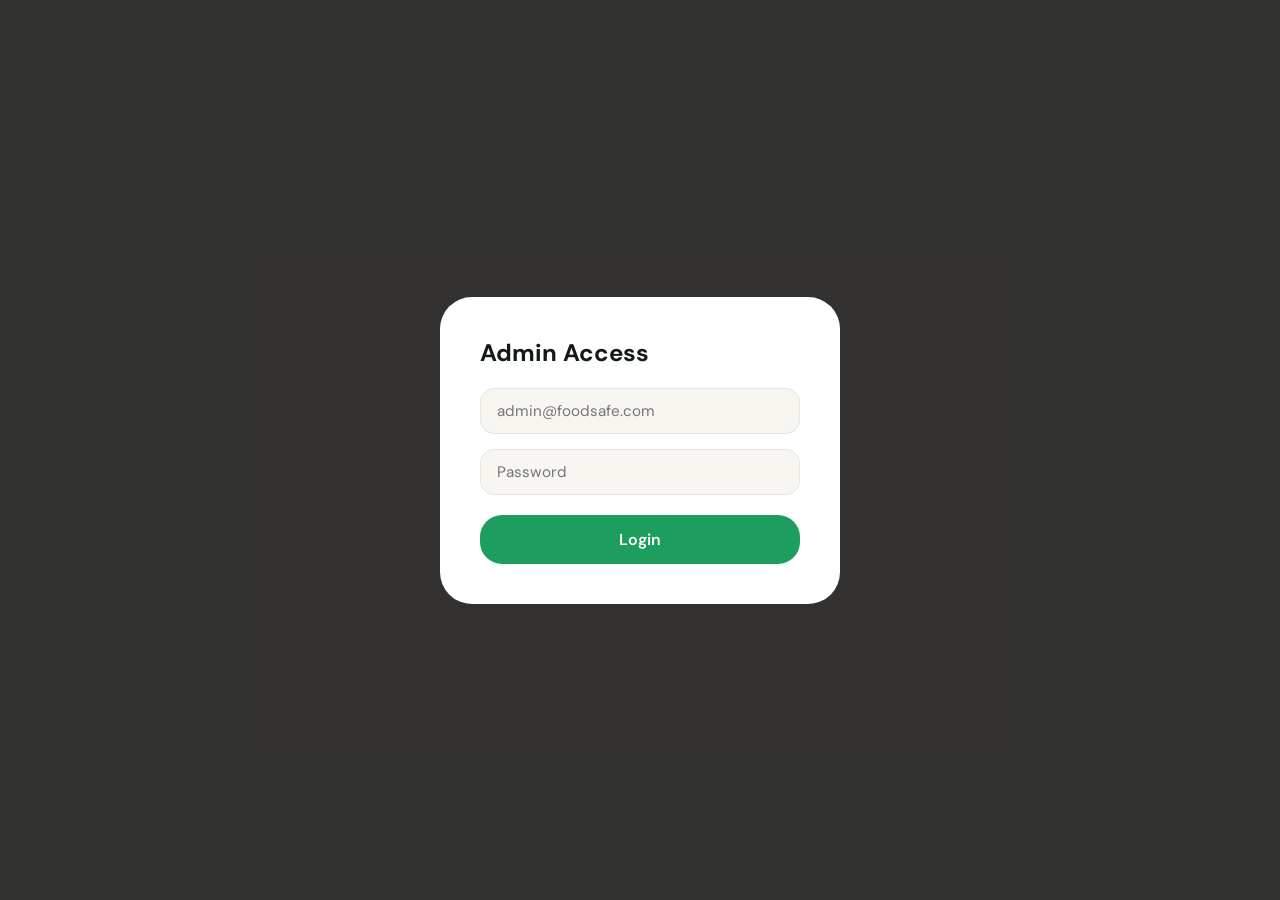
==== frontend/admin-panel.html @ acf27bfb "updated authentication pages" ====
<!DOCTYPE html>
<html lang="en">
<head>
  <meta charset="UTF-8">
  <meta name="viewport" content="width=device-width, initial-scale=1.0, user-scalable=yes">
  <title>Admin Panel — SafePlate</title>
  <link rel="stylesheet" href="style.css">
  <style>
    .admin-container {
      max-width: var(--max-w);
      margin: 0 auto;
      padding: 40px var(--page-px);
    }
    .admin-header {
      display: flex;
      justify-content: space-between;
      align-items: center;
      margin-bottom: 32px;
      flex-wrap: wrap;
      gap: 16px;
    }
    .admin-title {
      font-family: var(--font-display);
      font-size: 2rem;
      font-weight: 400;
      color: var(--text-primary);
    }
    .admin-stats-grid {
      display: grid;
      grid-template-columns: repeat(auto-fit, minmax(200px, 1fr));
      gap: 20px;
      margin-bottom: 40px;
    }
    .admin-stat-card {
      background: var(--white);
      border-radius: var(--r-lg);
      padding: 24px;
      box-shadow: var(--shadow-sm);
      border-left: 4px solid var(--red-500);
    }
    .admin-stat-value {
      font-family: var(--font-display);
      font-size: 2rem;
      font-weight: 500;
      color: var(--text-primary);
    }
    .admin-stat-label {
      color: var(--text-muted);
      font-size: 0.85rem;
      margin-top: 8px;
    }
    .admin-section {
      background: var(--white);
      border-radius: var(--r-lg);
      padding: 24px;
      margin-bottom: 24px;
      box-shadow: var(--shadow-sm);
    }
    .admin-section-title {
      font-family: var(--font-display);
      font-size: 1.3rem;
      font-weight: 400;
      margin-bottom: 20px;
      padding-bottom: 12px;
      border-bottom: 1px solid var(--border);
    }
    .data-table {
      width: 100%;
      border-collapse: collapse;
    }
    .data-table th,
    .data-table td {
      padding: 12px;
      text-align: left;
      border-bottom: 1px solid var(--border);
    }
    .data-table th {
      background: var(--stone-100);
      font-weight: 600;
      color: var(--text-secondary);
    }
    .status-badge {
      display: inline-block;
      padding: 4px 12px;
      border-radius: 20px;
      font-size: 0.7rem;
      font-weight: 600;
    }
    .status-pending {
      background: var(--amber-50);
      color: var(--amber-600);
    }
    .status-resolved {
      background: var(--green-50);
      color: var(--green-600);
    }
    .action-btn {
      padding: 4px 12px;
      border-radius: 6px;
      border: none;
      cursor: pointer;
      font-size: 0.7rem;
      margin-right: 6px;
    }
    .action-btn-resolve {
      background: var(--green-500);
      color: white;
    }
    .action-btn-delete {
      background: var(--red-500);
      color: white;
    }
    .login-overlay {
      position: fixed;
      top: 0;
      left: 0;
      right: 0;
      bottom: 0;
      background: rgba(0,0,0,0.8);
      display: flex;
      align-items: center;
      justify-content: center;
      z-index: 1000;
    }
    .login-box {
      background: var(--white);
      padding: 40px;
      border-radius: var(--r-xl);
      max-width: 400px;
      width: 90%;
    }
  </style>
</head>
<body>
  <div id="adminContent" style="display: none;">
    <div class="admin-container">
      <div class="admin-header">
        <div>
          <h1 class="admin-title">👑 Admin Panel</h1>
          <p style="color: var(--text-muted);">Manage flagged products and user reports</p>
        </div>
        <button onclick="adminLogout()" class="btn btn-outline">Logout</button>
      </div>
      
      <div class="admin-stats-grid">
        <div class="admin-stat-card">
          <div class="admin-stat-value" id="totalReports">0</div>
          <div class="admin-stat-label">Total Reports</div>
        </div>
        <div class="admin-stat-card">
          <div class="admin-stat-value" id="pendingReports">0</div>
          <div class="admin-stat-label">Pending Review</div>
        </div>
        <div class="admin-stat-card">
          <div class="admin-stat-value" id="resolvedReports">0</div>
          <div class="admin-stat-label">Resolved</div>
        </div>
      </div>
      
      <div class="admin-section">
        <h2 class="admin-section-title">Flagged Products & Reports</h2>
        <div style="overflow-x: auto;">
          <table class="data-table" id="reportsTable">
            <thead>
              <tr><th>ID</th><th>Product</th><th>Brand</th><th>Issue</th><th>Severity</th><th>Status</th><th>Actions</th></tr>
            </thead>
            <tbody id="reportsTableBody">
              <tr><td colspan="7">Loading...</td></tr>
            </tbody>
          </table>
        </div>
      </div>
    </div>
  </div>
  
  <div id="loginOverlay" class="login-overlay">
    <div class="login-box">
      <h2 style="margin-bottom: 20px;">Admin Access</h2>
      <div id="loginMessage" style="margin-bottom: 15px;"></div>
      <input type="email" id="adminEmail" class="form-input" placeholder="admin@foodsafe.com" style="margin-bottom: 15px;">
      <input type="password" id="adminPassword" class="form-input" placeholder="Password" style="margin-bottom: 20px;">
      <button onclick="adminLogin()" class="auth-btn" style="width: 100%;">Login</button>
    </div>
  </div>
  
  <script>
    const API_URL = 'http://127.0.0.1:5000';
    const ADMIN_CREDENTIALS = {
      'admin@foodsafe.com': 'admin123'
    };
    
    function adminLogin() {
      const email = document.getElementById('adminEmail').value.trim();
      const password = document.getElementById('adminPassword').value;
      const messageDiv = document.getElementById('loginMessage');
      
      if (ADMIN_CREDENTIALS[email] && ADMIN_CREDENTIALS[email] === password) {
        localStorage.setItem('adminAuthenticated', 'true');
        document.getElementById('loginOverlay').style.display = 'none';
        document.getElementById('adminContent').style.display = 'block';
        loadReports();
        loadStats();
      } else {
        messageDiv.innerHTML = '<div class="message message-error">❌ Invalid credentials</div>';
      }
    }
    
    function adminLogout() {
      localStorage.removeItem('adminAuthenticated');
      window.location.reload();
    }
    
    async function loadStats() {
      try {
        const response = await fetch(`${API_URL}/flagged-products`);
        const data = await response.json();
        if (data.products) {
          const total = data.products.length;
          const pending = data.products.filter(p => p.status !== 'Resolved').length;
          const resolved = data.products.filter(p => p.status === 'Resolved').length;
          document.getElementById('totalReports').textContent = total;
          document.getElementById('pendingReports').textContent = pending;
          document.getElementById('resolvedReports').textContent = resolved;
        }
      } catch (error) {
        console.error('Error loading stats:', error);
      }
    }
    
    async function loadReports() {
      try {
        const response = await fetch(`${API_URL}/flagged-products`);
        const data = await response.json();
        if (data.products) {
          const tbody = document.getElementById('reportsTableBody');
          tbody.innerHTML = data.products.map(report => `
            <tr>
              <td>${report.id}</td>
              <td>${escapeHtml(report.product_name)}</td>
              <td>${escapeHtml(report.brand)}</td>
              <td>${escapeHtml(report.issue_type || 'General')}</td>
              <td><span class="status-badge status-${report.severity === 'high' ? 'pending' : 'resolved'}" style="background:${report.severity === 'high' ? '#fed7d7' : '#feebc8'}">${report.severity || 'Medium'}</span></td>
              <td><span class="status-badge ${report.status === 'Resolved' ? 'status-resolved' : 'status-pending'}">${report.status || 'Pending'}</span></td>
              <td>
                ${report.status !== 'Resolved' ? `<button class="action-btn action-btn-resolve" onclick="resolveReport(${report.id})">Resolve</button>` : ''}
                <button class="action-btn action-btn-delete" onclick="deleteReport(${report.id})">Delete</button>
              </td>
            </tr>
          `).join('');
        }
      } catch (error) {
        console.error('Error loading reports:', error);
      }
    }
    
    async function resolveReport(id) {
      if (confirm('Mark this report as resolved?')) {
        await fetch(`${API_URL}/api/flagged-products/${id}/resolve`, { method: 'PUT' });
        loadReports();
        loadStats();
      }
    }
    
    async function deleteReport(id) {
      if (confirm('Delete this report permanently?')) {
        await fetch(`${API_URL}/api/flagged-products/${id}`, { method: 'DELETE' });
        loadReports();
        loadStats();
      }
    }
    
    function escapeHtml(str) {
      if (!str) return '';
      return str.replace(/[&<>]/g, function(m) {
        if (m === '&') return '&amp;';
        if (m === '<') return '&lt;';
        if (m === '>') return '&gt;';
        return m;
      });
    }
    
    // Check if already authenticated
    if (localStorage.getItem('adminAuthenticated') === 'true') {
      document.getElementById('loginOverlay').style.display = 'none';
      document.getElementById('adminContent').style.display = 'block';
      loadReports();
      loadStats();
    }
  </script>
</body>
</html>
---- frontend/style.css ----
@import url('https://fonts.googleapis.com/css2?family=Fraunces:ital,opsz,wght@0,9..144,300;0,9..144,400;0,9..144,500;0,9..144,600;1,9..144,300&family=DM+Sans:ital,opsz,wght@0,9..40,300;0,9..40,400;0,9..40,500;0,9..40,600;1,9..40,300&family=JetBrains+Mono:wght@400;500&display=swap');

:root {
  --cream: #f8f6f1;
  --white: #ffffff;
  --green-50: #edf8f2;
  --green-100: #cceedd;
  --green-200: #9ddcbc;
  --green-300: #60c898;
  --green-400: #33b474;
  --green-500: #1e9e5e;
  --green-600: #17834d;
  --green-700: #10663c;
  --green-800: #0a4428;
  --green-900: #052217;
  --amber-50: #fffbeb;
  --amber-300: #fcd34d;
  --amber-400: #fbbf24;
  --amber-500: #f59e0b;
  --amber-600: #d97706;
  --red-50: #fff5f5;
  --red-300: #fca5a5;
  --red-400: #f87171;
  --red-500: #ef4444;
  --red-600: #dc2626;
  --stone-100: #f5f5f4;
  --stone-200: #e7e5e4;
  --stone-300: #d6d3d1;
  --stone-400: #a8a29e;
  --stone-500: #78716c;
  --stone-600: #57534e;
  --stone-700: #44403c;
  --stone-800: #292524;
  --text-primary: #111a14;
  --text-secondary: #3b5245;
  --text-muted: #7a9484;
  --border: rgba(30,158,94,0.14);
  --shadow-xs: 0 1px 3px rgba(10,68,40,0.06);
  --shadow-sm: 0 2px 8px rgba(10,68,40,0.07);
  --shadow-md: 0 6px 24px rgba(10,68,40,0.09);
  --shadow-lg: 0 16px 48px rgba(10,68,40,0.11);
  --font-display: 'Fraunces', serif;
  --font-body: 'DM Sans', sans-serif;
  --font-mono: 'JetBrains Mono', monospace;
  --nav-h: 66px;
  --max-w: 1240px;
  --page-px: clamp(20px, 5vw, 48px);
  --r-sm: 8px;
  --r-md: 14px;
  --r-lg: 22px;
  --r-xl: 32px;
  --r-full: 9999px;
  --t-fast: 160ms cubic-bezier(.4,0,.2,1);
  --t-base: 260ms cubic-bezier(.4,0,.2,1);
  --t-slow: 420ms cubic-bezier(.4,0,.2,1);
}

*, *::before, *::after { box-sizing: border-box; margin: 0; padding: 0; }
html { scroll-behavior: smooth; font-size: 16px; }
body {
  font-family: var(--font-body);
  background: var(--cream);
  color: var(--text-primary);
  -webkit-font-smoothing: antialiased;
  min-height: 100vh;
}
a { text-decoration: none; color: inherit; }
ul, ol { list-style: none; }
button { font-family: inherit; cursor: pointer; border: none; background: none; }
input, textarea { font-family: inherit; }

/* ==================== NAVIGATION ==================== */
.nav {
  position: fixed; top: 0; left: 0; right: 0;
  height: var(--nav-h); z-index: 900;
  background: rgba(248,246,241,.82);
  backdrop-filter: blur(24px);
  border-bottom: 1px solid var(--border);
}
.nav.scrolled { background: rgba(248,246,241,.96); box-shadow: var(--shadow-sm); }
.nav-inner {
  max-width: var(--max-w); margin: 0 auto; height: 100%;
  display: flex; align-items: center; justify-content: space-between;
  padding: 0 var(--page-px);
}
.nav-logo { display: flex; align-items: center; gap: 10px; }
.nav-logo-icon {
  width: 36px; height: 36px;
  background: linear-gradient(135deg, var(--green-500), var(--green-300));
  border-radius: 10px;
  display: flex; align-items: center; justify-content: center;
  font-size: 17px;
  flex-shrink: 0;
}
.nav-logo-name {
  font-family: var(--font-display);
  font-size: .95rem; font-weight: 500;
  color: var(--green-700);
}
.nav-logo-tagline {
  font-size: .6rem; font-weight: 400;
  color: var(--text-muted);
  text-transform: uppercase;
}
.nav-links { display: flex; align-items: center; gap: 2px; }
.nav-link {
  display: flex; align-items: center; gap: 6px;
  padding: 7px 13px; border-radius: var(--r-full);
  font-size: .85rem; font-weight: 500;
  color: var(--text-secondary);
  transition: var(--t-fast);
}
.nav-link:hover { background: var(--green-50); color: var(--green-600); }
.nav-link.active { background: var(--green-100); color: var(--green-700); }

/* ==================== NAVIGATION ACTIONS ==================== */
.nav-action {
  display: flex;
  align-items: center;
  gap: 12px;
}

/* User Info Styles */
.user-info {
  display: flex;
  align-items: center;
  gap: 10px;
  background: var(--green-50);
  padding: 4px 12px 4px 8px;
  border-radius: var(--r-full);
  border: 1px solid var(--green-100);
}
.user-avatar {
  width: 30px;
  height: 30px;
  background: var(--green-500);
  border-radius: 50%;
  display: flex;
  align-items: center;
  justify-content: center;
  color: white;
  font-weight: 600;
  font-size: 0.75rem;
}
.user-name {
  font-size: 0.85rem;
  font-weight: 500;
  color: var(--text-primary);
}
.admin-badge {
  background: var(--red-500);
  color: white;
  padding: 2px 8px;
  border-radius: 20px;
  font-size: 0.65rem;
  font-weight: 600;
}
.logout-btn {
  background: transparent;
  color: var(--text-muted);
  padding: 4px 10px;
  border-radius: var(--r-full);
  font-size: 0.7rem;
  font-weight: 500;
  transition: var(--t-fast);
  cursor: pointer;
}
.logout-btn:hover {
  background: var(--red-50);
  color: var(--red-600);
}

/* Auth Buttons Group */
#authButtons {
  display: flex;
  align-items: center;
  gap: 6px;
}
.auth-link-btn {
  padding: 6px 14px;
  border-radius: var(--r-full);
  font-size: 0.8rem;
  font-weight: 500;
  transition: var(--t-fast);
  text-decoration: none;
  display: inline-block;
}
.auth-link-btn.login {
  background: transparent;
  color: var(--green-600);
  border: 1px solid var(--green-200);
}
.auth-link-btn.login:hover {
  background: var(--green-50);
  border-color: var(--green-300);
}
.auth-link-btn.signup {
  background: var(--green-500);
  color: white;
  border: none;
  box-shadow: 0 2px 6px rgba(30,158,94,0.2);
}
.auth-link-btn.signup:hover {
  background: var(--green-600);
  transform: translateY(-1px);
}

/* Report Button */
.nav-report-btn {
  display: flex;
  align-items: center;
  gap: 6px;
  padding: 8px 18px;
  border-radius: var(--r-full);
  font-size: .85rem;
  font-weight: 500;
  background: var(--green-500);
  color: #fff;
  box-shadow: 0 2px 10px rgba(30,158,94,.3);
  transition: var(--t-fast);
  text-decoration: none;
}
.nav-report-btn:hover { 
  background: var(--green-600); 
  transform: translateY(-1px); 
}

/* Mobile Navigation */
.nav-burger {
  display: none;
  flex-direction: column;
  gap: 5px;
  padding: 8px;
  cursor: pointer;
}
.nav-burger span {
  display: block;
  width: 22px;
  height: 2px;
  background: var(--text-secondary);
  border-radius: 2px;
  transition: var(--t-fast);
}
.nav-mobile {
  display: none;
}

/* ==================== AUTH PAGES ==================== */
.auth-page {
  min-height: 100vh;
  display: flex;
  align-items: center;
  justify-content: center;
  background: linear-gradient(135deg, var(--cream) 0%, #f0f5ec 100%);
  padding: 40px var(--page-px);
  position: relative;
  overflow: hidden;
}
.auth-page::before {
  content: '';
  position: absolute;
  width: 500px;
  height: 500px;
  background: radial-gradient(circle, var(--green-100), transparent 70%);
  border-radius: 50%;
  top: -200px;
  right: -100px;
  opacity: 0.4;
  animation: floatBlob 8s ease-in-out infinite;
}
.auth-page::after {
  content: '';
  position: absolute;
  width: 300px;
  height: 300px;
  background: radial-gradient(circle, var(--amber-200), transparent 70%);
  border-radius: 50%;
  bottom: -100px;
  left: -80px;
  opacity: 0.3;
  animation: floatBlob 6s ease-in-out infinite reverse;
}
@keyframes floatBlob {
  0%, 100% { transform: translate(0, 0) scale(1); }
  50% { transform: translate(30px, -20px) scale(1.05); }
}
.auth-card {
  max-width: 480px;
  width: 100%;
  background: var(--white);
  border-radius: var(--r-xl);
  box-shadow: var(--shadow-lg);
  position: relative;
  z-index: 1;
  overflow: hidden;
  animation: fadeUp 0.5s ease both;
}
.auth-card-header {
  padding: 32px 32px 24px;
  text-align: center;
  background: linear-gradient(135deg, var(--green-50), var(--white));
  border-bottom: 1px solid var(--border);
}
.auth-logo {
  width: 56px;
  height: 56px;
  background: linear-gradient(135deg, var(--green-500), var(--green-400));
  border-radius: var(--r-lg);
  display: flex;
  align-items: center;
  justify-content: center;
  font-size: 28px;
  margin: 0 auto 16px;
  box-shadow: var(--shadow-md);
}
.auth-title {
  font-family: var(--font-display);
  font-size: 1.8rem;
  font-weight: 400;
  color: var(--text-primary);
  margin-bottom: 8px;
  letter-spacing: -0.02em;
}
.auth-subtitle {
  color: var(--text-muted);
  font-size: 0.9rem;
}
.auth-card-body {
  padding: 32px;
}
.form-group {
  margin-bottom: 20px;
}
.form-label {
  display: block;
  font-size: 0.85rem;
  font-weight: 500;
  color: var(--text-secondary);
  margin-bottom: 6px;
}
.form-input {
  width: 100%;
  padding: 12px 16px;
  background: var(--cream);
  border: 1.5px solid var(--stone-200);
  border-radius: var(--r-md);
  font-size: 0.95rem;
  font-family: var(--font-body);
  transition: all 0.2s;
}
.form-input:focus {
  outline: none;
  border-color: var(--green-400);
  background: var(--white);
  box-shadow: 0 0 0 3px rgba(30,158,94,0.1);
}
.auth-btn {
  width: 100%;
  padding: 14px;
  background: var(--green-500);
  color: white;
  border: none;
  border-radius: var(--r-lg);
  font-size: 1rem;
  font-weight: 600;
  cursor: pointer;
  transition: all 0.2s;
  display: flex;
  align-items: center;
  justify-content: center;
  gap: 8px;
  font-family: var(--font-body);
}
.auth-btn:hover {
  background: var(--green-600);
  transform: translateY(-2px);
  box-shadow: var(--shadow-md);
}
.auth-btn:disabled {
  opacity: 0.6;
  cursor: not-allowed;
  transform: none;
}
.auth-footer {
  text-align: center;
  margin-top: 24px;
  padding-top: 20px;
  border-top: 1px solid var(--border);
  font-size: 0.85rem;
  color: var(--text-muted);
}
.auth-link {
  color: var(--green-600);
  font-weight: 500;
  text-decoration: none;
}
.auth-link:hover { text-decoration: underline; }

/* Admin Auth Card (Red Theme) */
.auth-card.admin {
  border-top: 4px solid var(--red-500);
}
.auth-card.admin .auth-card-header {
  background: linear-gradient(135deg, #fff5f5, var(--white));
}
.auth-card.admin .auth-logo {
  background: linear-gradient(135deg, var(--red-500), var(--red-400));
}
.auth-card.admin .auth-btn {
  background: var(--red-500);
}
.auth-card.admin .auth-btn:hover {
  background: var(--red-600);
}
.auth-card.admin .auth-link {
  color: var(--red-500);
}

/* ==================== MESSAGES ==================== */
.message {
  padding: 12px 16px;
  border-radius: var(--r-md);
  margin-bottom: 20px;
  font-size: 0.85rem;
  display: flex;
  align-items: center;
  gap: 10px;
}
.message-error {
  background: var(--red-50);
  color: var(--red-600);
  border-left: 3px solid var(--red-500);
}
.message-success {
  background: #dcfce7;
  color: var(--green-700);
  border-left: 3px solid var(--green-500);
}

/* ==================== PASSWORD STRENGTH ==================== */
.password-strength {
  margin-top: 8px;
  font-size: 0.7rem;
}
.strength-weak { color: var(--red-500); }
.strength-medium { color: var(--amber-500); }
.strength-strong { color: var(--green-500); }

/* ==================== HEALTH CONDITIONS ==================== */
.health-section {
  background: var(--stone-100);
  border-radius: var(--r-lg);
  padding: 20px;
  margin: 24px 0;
}
.health-title {
  font-size: 0.9rem;
  font-weight: 600;
  color: var(--text-primary);
  margin-bottom: 8px;
  display: flex;
  align-items: center;
  gap: 8px;
}
.health-desc {
  font-size: 0.75rem;
  color: var(--text-muted);
  margin-bottom: 16px;
  line-height: 1.5;
}
.health-grid {
  display: grid;
  grid-template-columns: repeat(2, 1fr);
  gap: 10px;
}
.health-checkbox {
  display: flex;
  align-items: center;
  gap: 10px;
  padding: 10px 12px;
  background: var(--white);
  border: 1.5px solid var(--stone-200);
  border-radius: var(--r-md);
  cursor: pointer;
  transition: all 0.2s;
}
.health-checkbox:hover {
  border-color: var(--green-300);
  background: var(--green-50);
}
.health-checkbox.selected {
  border-color: var(--green-500);
  background: var(--green-50);
}
.health-checkbox input {
  width: 18px;
  height: 18px;
  cursor: pointer;
  accent-color: var(--green-500);
}
.health-checkbox label {
  flex: 1;
  cursor: pointer;
  font-size: 0.85rem;
  font-weight: 500;
  color: var(--text-secondary);
  display: flex;
  align-items: center;
  gap: 6px;
}
.health-icon {
  font-size: 1rem;
}

/* Secret Key Section */
.secret-key-section {
  background: var(--stone-100);
  border-radius: var(--r-lg);
  padding: 16px;
  margin: 20px 0;
}
.secret-key-label {
  font-size: 0.8rem;
  font-weight: 600;
  color: var(--text-primary);
  margin-bottom: 8px;
  display: flex;
  align-items: center;
  gap: 8px;
}

/* ==================== RESPONSIVE ==================== */
@media (max-width: 860px) {
  .nav-links, .nav-action { display: none; }
  .nav-burger { display: flex; }
  .nav-mobile {
    display: block;
    position: fixed;
    top: var(--nav-h); left: 0; right: 0;
    background: rgba(248,246,241,.97);
    backdrop-filter: blur(24px);
    border-bottom: 1px solid var(--border);
    padding: 16px var(--page-px);
    transform: translateY(-8px);
    opacity: 0;
    pointer-events: none;
    transition: var(--t-base);
    z-index: 850;
  }
  .nav-mobile.open {
    transform: translateY(0);
    opacity: 1;
    pointer-events: auto;
  }
  .nav-mobile .nav-link {
    display: flex;
    padding: 12px 16px;
    border-radius: var(--r-md);
  }
  .nav-mobile .nav-report-btn {
    display: flex;
    margin-top: 12px;
    width: 100%;
    justify-content: center;
  }
  .nav-mobile hr {
    margin: 10px 0;
    border-color: var(--border);
  }
}

@media (max-width: 560px) {
  .auth-card-body { padding: 24px; }
  .health-grid { grid-template-columns: 1fr; }
  .auth-title { font-size: 1.5rem; }
}

/* ==================== PAGE WRAP & CONTAINER ==================== */
.page-wrap { padding-top: var(--nav-h); }
.container { max-width: var(--max-w); margin: 0 auto; padding: 0 var(--page-px); }

/* ==================== BUTTONS ==================== */
.btn {
  display: inline-flex; align-items: center; justify-content: center; gap: 8px;
  padding: 11px 24px; border-radius: var(--r-full);
  font-size: .9rem; font-weight: 500;
  transition: var(--t-fast); border: 1.5px solid transparent;
}
.btn-primary {
  background: var(--green-500); color: #fff;
  border-color: var(--green-500);
  box-shadow: 0 2px 12px rgba(30,158,94,.28);
}
.btn-primary:hover { background: var(--green-600); transform: translateY(-1px); }
.btn-outline {
  background: transparent; color: var(--green-600);
  border-color: rgba(30,158,94,0.26);
}
.btn-outline:hover { background: var(--green-50); border-color: var(--green-300); }
.btn-lg { padding: 14px 32px; font-size: 1rem; }

/* ==================== CARDS ==================== */
.card {
  background: var(--white);
  border-radius: var(--r-lg);
  border: 1px solid var(--border);
  box-shadow: var(--shadow-sm);
  transition: var(--t-base);
  overflow: hidden;
}
.card:hover { box-shadow: var(--shadow-md); transform: translateY(-2px); }

/* ==================== BADGES ==================== */
.badge {
  display: inline-flex; align-items: center; gap: 5px;
  padding: 4px 11px; border-radius: var(--r-full);
  font-size: .72rem; font-weight: 600; text-transform: uppercase;
}
.badge-safe { background: var(--green-50); color: var(--green-600); border: 1px solid var(--green-100); }
.badge-caution { background: var(--amber-50); color: var(--amber-600); border: 1px solid rgba(251,191,36,.25); }
.badge-danger { background: var(--red-50); color: var(--red-600); border: 1px solid rgba(248,113,113,.25); }

/* ==================== INGREDIENT PILLS ==================== */
.ingredient-pill {
  display: inline-block;
  padding: 5px 12px;
  border-radius: 20px;
  font-size: 0.8rem;
  font-weight: 500;
  margin: 3px;
  transition: all 0.2s ease;
  cursor: default;
}
.pill-safe {
  background: #c6f6d5;
  color: #2f855a;
  border: 1px solid #9ae6b4;
}
.pill-caution {
  background: #feebc8;
  color: #c97e00;
  border: 1px solid #fbd38d;
}
.pill-danger {
  background: #fed7d7;
  color: #c53030;
  border: 1px solid #feb2b2;
}

/* ==================== INGREDIENT TAGS ==================== */
.ingredient-tag {
  display: inline-block;
  padding: 5px 12px;
  border-radius: 20px;
  font-size: 0.8rem;
  font-weight: 500;
  margin: 3px;
  background: #e8f0e3;
  color: #2c6e2c;
  transition: all 0.2s ease;
  cursor: default;
}
.tag-high {
  background: #fed7d7 !important;
  color: #c53030 !important;
  border: 1px solid #feb2b2 !important;
}
.tag-moderate {
  background: #feebc8 !important;
  color: #c97e00 !important;
  border: 1px solid #fbd38d !important;
}
.tag-safe {
  background: #c6f6d5 !important;
  color: #2f855a !important;
  border: 1px solid #9ae6b4 !important;
}
.tag-info {
  background: #ebf8ff !important;
  color: #2b6cb0 !important;
  border: 1px solid #bee3f8 !important;
  font-style: italic;
}

/* ==================== RISK METER ==================== */
.risk-meter-bar {
  height: 8px; border-radius: var(--r-full);
  background: var(--stone-200); overflow: hidden;
}
.risk-meter-fill {
  height: 100%; border-radius: var(--r-full);
  transition: width 1s cubic-bezier(.34,1.56,.64,1);
}

/* ==================== LABEL UPPER ==================== */
.label-upper {
  font-size: .7rem; font-weight: 500;
  letter-spacing: .12em; text-transform: uppercase;
  color: var(--green-500);
}

/* ==================== FOOTER ==================== */
.footer {
  margin-top: 80px; padding: 48px var(--page-px) 32px;
  border-top: 1px solid var(--border);
}
.footer-inner {
  max-width: var(--max-w); margin: 0 auto;
  display: flex; align-items: center; justify-content: space-between;
  flex-wrap: wrap; gap: 20px;
}
.footer-brand {
  font-family: var(--font-display); font-size: 1rem;
  color: var(--green-700);
}
.footer-note { font-size: .78rem; color: var(--text-muted); margin-top: 4px; }
.footer-links { display: flex; gap: 20px; flex-wrap: wrap; }
.footer-links a { font-size: .82rem; color: var(--text-muted); transition: var(--t-fast); }
.footer-links a:hover { color: var(--green-600); }

/* ==================== ANIMATIONS ==================== */
@keyframes fadeUp {
  from { opacity: 0; transform: translateY(24px); }
  to { opacity: 1; transform: translateY(0); }
}
.anim-fade-up { animation: fadeUp .5s ease both; }
.anim-delay-1 { animation-delay: .1s; }
.anim-delay-2 { animation-delay: .2s; }
.anim-delay-3 { animation-delay: .3s; }
.anim-delay-4 { animation-delay: .4s; }
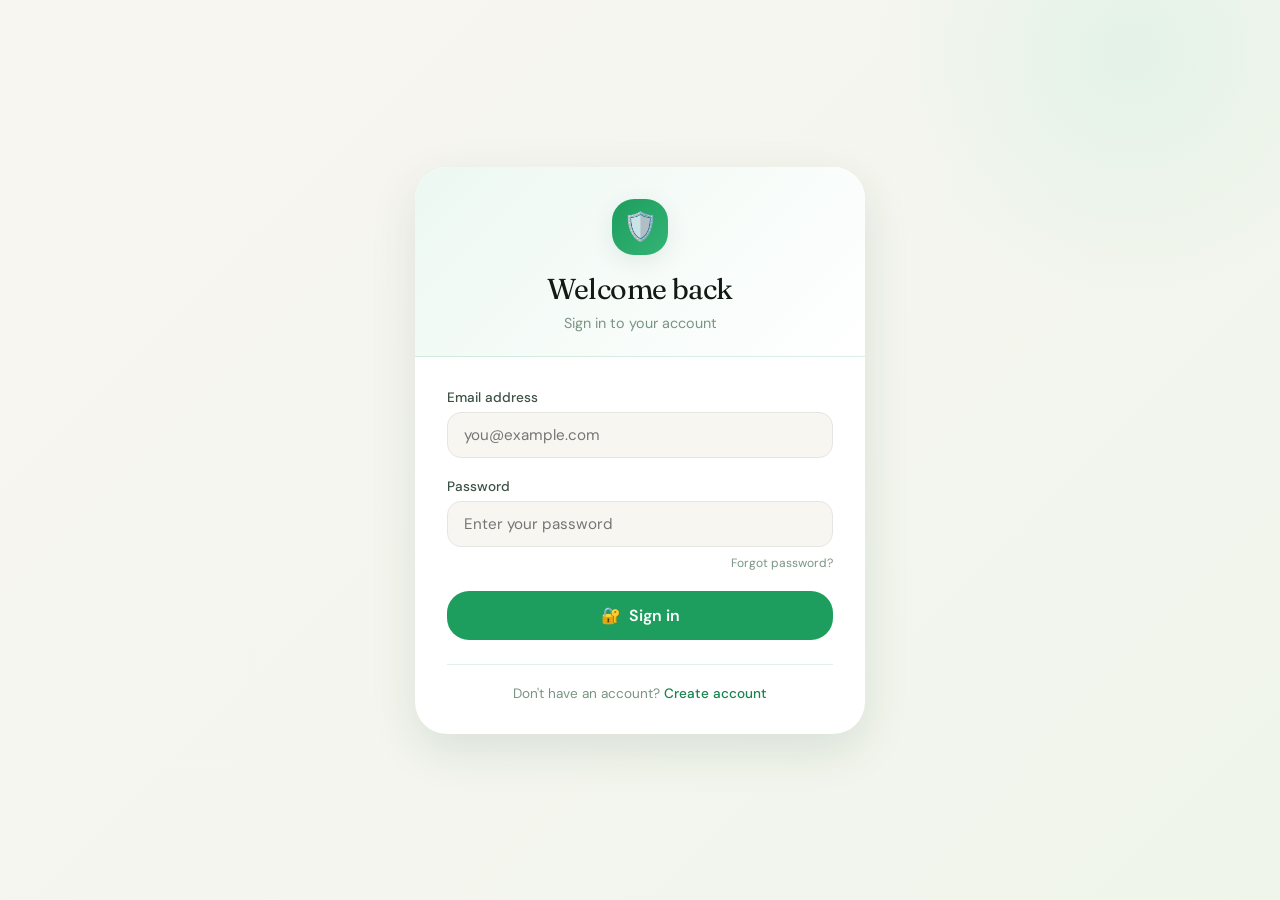
==== commit 1864b91e: "fixed flagged products issue" ====
--- a/frontend/admin-panel.html
+++ b/frontend/admin-panel.html
@@ -286,6 +286,27 @@
       loadReports();
       loadStats();
     }
+    // Add to the top of each protected page
+async function checkAuth() {
+  try {
+    const response = await fetch(`${API_URL}/api/me`, {
+      credentials: 'include'
+    });
+    const data = await response.json();
+    
+    if (!data.authenticated) {
+      window.location.href = 'login.html';
+    }
+    return data.user;
+  } catch (error) {
+    window.location.href = 'login.html';
+  }
+}
+
+// Call on page load
+document.addEventListener('DOMContentLoaded', () => {
+  checkAuth();
+});
   </script>
 </body>
 </html>
